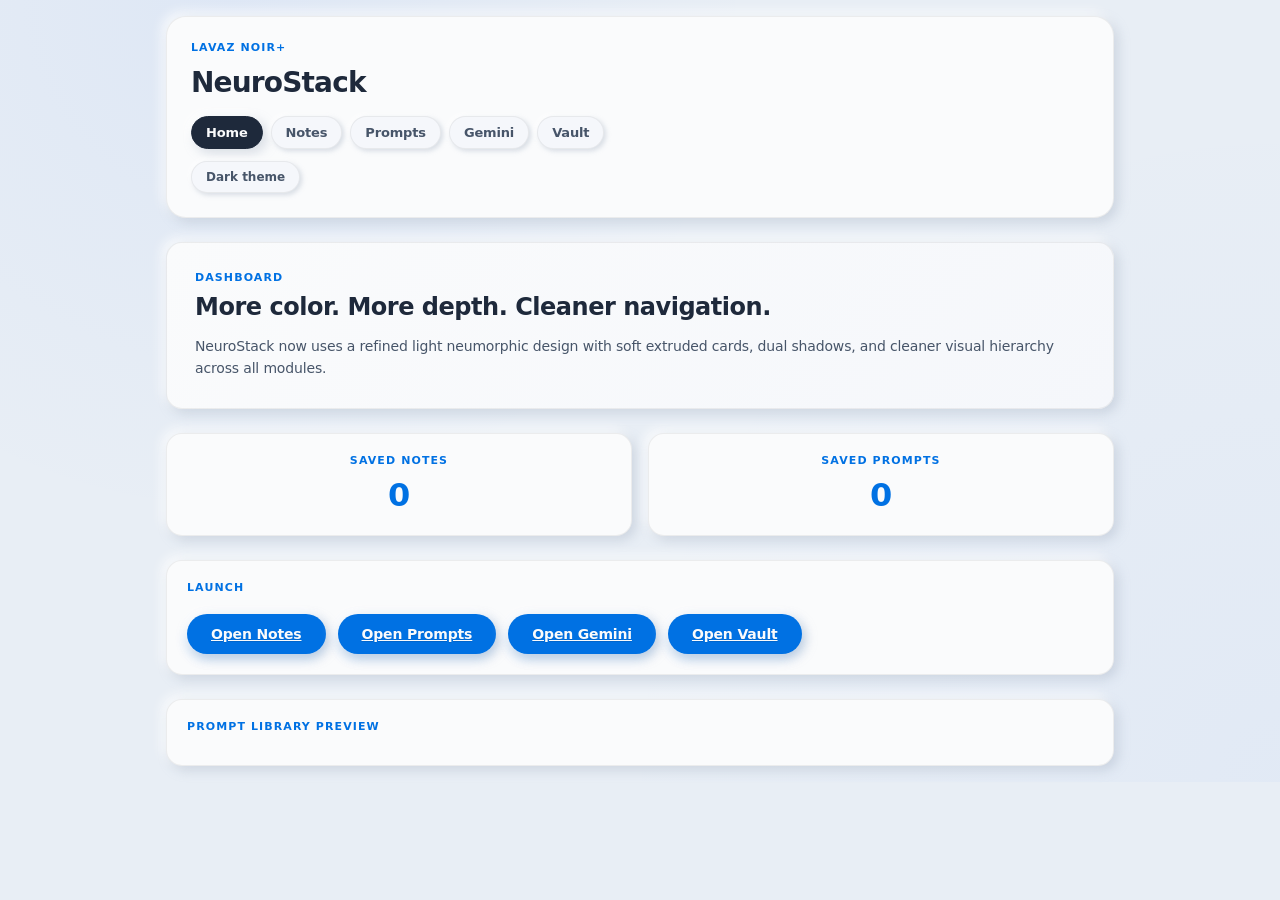
==== index.html @ 1afec2c2 "Update: Redesigned index.html with light-mode neumorphic layout" ====
<!DOCTYPE html>
<html lang="en">
<head>
  <meta charset="UTF-8" />
  <meta name="viewport" content="width=device-width, initial-scale=1.0, viewport-fit=cover" />
  <title>NeuroStack Mobile</title>
  <link rel="stylesheet" href="./styles.css" />
</head>
<body data-page="home">
  <div class="app-shell">
    <header class="topbar">
      <div>
        <p class="eyebrow">Lavaz Noir+</p>
        <h1>NeuroStack</h1>
        <div class="page-switcher">
          <a class="nav-chip active" href="./index.html">Home</a>
          <a class="nav-chip" href="./notes.html">Notes</a>
          <a class="nav-chip" href="./prompts.html">Prompts</a>
          <a class="nav-chip" href="./gemini.html">Gemini</a>
          <a class="nav-chip" href="./nexus-vault.html">Vault</a>
        </div>
      </div>
      <div class="header-actions">
        <button id="themeToggle" class="theme-toggle" type="button">Dark theme</button>
      </div>
    </header>

    <main class="main-stack">
      <section class="hero">
        <p class="eyebrow">Dashboard</p>
        <h2>More color. More depth. Cleaner navigation.</h2>
        <p class="hero-copy">NeuroStack now uses a refined light neumorphic design with soft extruded cards, dual shadows, and cleaner visual hierarchy across all modules.</p>
      </section>

      <section class="grid two-up">
        <article class="card metric-card">
          <p class="eyebrow">Saved notes</p>
          <h3 id="noteCount">0</h3>
        </article>
        <article class="card metric-card">
          <p class="eyebrow">Saved prompts</p>
          <h3 id="promptCount">0</h3>
        </article>
      </section>

      <section class="walnut-panel">
        <p class="eyebrow">Launch</p>
        <div class="action-row">
          <a class="pill-btn primary-accent" href="./notes.html">Open Notes</a>
          <a class="pill-btn" href="./prompts.html">Open Prompts</a>
          <a class="pill-btn" href="./gemini.html">Open Gemini</a>
          <a class="pill-btn" href="./nexus-vault.html">Open Vault</a>
        </div>
      </section>

      <section class="walnut-panel">
        <p class="eyebrow">Prompt library preview</p>
        <div id="libraryPreview" class="stack-list"></div>
      </section>
    </main>
  </div>

  <script src="./prompt-library.js"></script>
  <script src="./app.js"></script>
</body>
</html>
---- styles.css ----
/* ============================================================================
   LIGHT-MODE NEUMORPHIC DESIGN SYSTEM
   Soft extruded cards, dual shadows, and refined typography
   ============================================================================ */

:root {
  /* Background & Surface */
  --bg-primary: #E8EEF5;
  --bg-secondary: #F0F3F8;
  --bg-tertiary: #E0E6F0;
  --surface-raised: #FAFBFC;
  --surface-panel: #F5F7FB;
  --surface-inset: #DFE5ED;
  
  /* Text */
  --text-primary: #1E293B;
  --text-secondary: #475569;
  --text-tertiary: #64748B;
  --text-muted: #94A3B8;
  
  /* Shadows - Neumorphic dual effect */
  --shadow-light: rgba(255, 255, 255, 0.85);
  --shadow-dark: rgba(148, 163, 184, 0.35);
  --shadow-raised-sm: 2px 2px 5px var(--shadow-dark), -2px -2px 5px var(--shadow-light);
  --shadow-raised-md: 4px 4px 12px var(--shadow-dark), -4px -4px 12px var(--shadow-light);
  --shadow-raised-lg: 6px 6px 16px var(--shadow-dark), -6px -6px 16px var(--shadow-light);
  --shadow-inset-sm: inset 2px 2px 4px var(--shadow-dark), inset -2px -2px 4px var(--shadow-light);
  --shadow-inset-md: inset 4px 4px 8px var(--shadow-dark), inset -4px -4px 8px var(--shadow-light);
  
  /* Accents & Status Colors */
  --accent-primary: #0071E3;
  --accent-primary-hover: #0066CC;
  --accent-secondary: #6C9EFC;
  --accent-tertiary: #FF9F0A;
  
  /* Status Badge Colors */
  --status-beginner: #06B6D4;
  --status-intermediate: #F59E0B;
  --status-advanced: #F43F5E;
  --status-active: #10B981;
  
  /* Border & Radius */
  --border-light: rgba(0, 0, 0, 0.06);
  --border-medium: rgba(0, 0, 0, 0.10);
  --radius-sm: 8px;
  --radius-md: 12px;
  --radius-lg: 16px;
  --radius-xl: 20px;
  --radius-pill: 24px;
  
  /* Typography */
  --font-display: 'Sora', system-ui, -apple-system, sans-serif;
  --font-body: 'Inter', system-ui, -apple-system, sans-serif;
  --font-mono: 'JetBrains Mono', monospace;
}

/* Light theme (default) */
html {
  --current-shadow-light: rgba(255, 255, 255, 0.85);
  --current-shadow-dark: rgba(148, 163, 184, 0.35);
}

html[data-theme="dark"] {
  --bg-primary: #0F172A;
  --bg-secondary: #1A1F35;
  --bg-tertiary: #2A2F45;
  --surface-raised: #1E2849;
  --surface-panel: #232E48;
  --surface-inset: #1A2341;
  
  --text-primary: #F1F5F9;
  --text-secondary: #CBD5E1;
  --text-tertiary: #94A3B8;
  --text-muted: #64748B;
  
  --current-shadow-light: rgba(255, 255, 255, 0.08);
  --current-shadow-dark: rgba(0, 0, 0, 0.45);
  
  --shadow-raised-sm: 2px 2px 5px var(--current-shadow-dark), -2px -2px 5px var(--current-shadow-light);
  --shadow-raised-md: 4px 4px 12px var(--current-shadow-dark), -4px -4px 12px var(--current-shadow-light);
  --shadow-raised-lg: 6px 6px 16px var(--current-shadow-dark), -6px -6px 16px var(--current-shadow-light);
  --shadow-inset-sm: inset 2px 2px 4px var(--current-shadow-dark), inset -2px -2px 4px var(--current-shadow-light);
  --shadow-inset-md: inset 4px 4px 8px var(--current-shadow-dark), inset -4px -4px 8px var(--current-shadow-light);
}

* {
  box-sizing: border-box;
  -webkit-tap-highlight-color: transparent;
}

html, body {
  margin: 0;
  padding: 0;
  background: var(--bg-primary);
  color: var(--text-primary);
  font-family: var(--font-body);
}

body {
  background-image:
    radial-gradient(circle at 18% 0%, rgba(62, 123, 250, 0.06), transparent 40%),
    radial-gradient(circle at 100% 100%, rgba(62, 123, 250, 0.04), transparent 45%);
  letter-spacing: -0.01em;
}

.app-shell {
  max-width: 980px;
  margin: 0 auto;
  padding: max(16px, env(safe-area-inset-top, 0px)) 16px max(16px, env(safe-area-inset-bottom, 0px));
}

/* ============================================================================
   HEADER & TOPBAR
   ============================================================================ */

.topbar {
  background: var(--surface-raised);
  border: 1px solid var(--border-light);
  box-shadow: var(--shadow-raised-md);
  border-radius: var(--radius-xl);
  padding: 24px;
  margin-bottom: 24px;
  animation: slideIn 0.4s cubic-bezier(0.22, 0.9, 0.35, 1) both;
}

@keyframes slideIn {
  from {
    opacity: 0;
    transform: translateY(-10px);
  }
  to {
    opacity: 1;
    transform: translateY(0);
  }
}

.topbar > div:first-child {
  display: flex;
  flex-direction: column;
  gap: 12px;
}

.topbar h1 {
  font-family: var(--font-display);
  font-size: 28px;
  font-weight: 700;
  letter-spacing: -0.03em;
  color: var(--text-primary);
  margin: 0;
  line-height: 1.2;
}

.eyebrow {
  font-size: 11px;
  font-weight: 700;
  letter-spacing: 0.1em;
  text-transform: uppercase;
  color: var(--accent-primary);
  margin: 0;
}

.page-switcher {
  display: flex;
  gap: 8px;
  flex-wrap: wrap;
  margin-top: 4px;
}

.nav-chip {
  display: inline-flex;
  align-items: center;
  padding: 8px 14px;
  background: var(--surface-panel);
  border: 1px solid var(--border-light);
  border-radius: var(--radius-pill);
  font-size: 13px;
  font-weight: 600;
  color: var(--text-secondary);
  cursor: pointer;
  transition: all 140ms cubic-bezier(0.22, 0.9, 0.35, 1);
  text-decoration: none;
  box-shadow: var(--shadow-raised-sm);
}

.nav-chip:hover {
  background: var(--bg-secondary);
  color: var(--text-primary);
  transform: translateY(-1px);
  box-shadow: var(--shadow-raised-md);
}

.nav-chip.active {
  background: var(--text-primary);
  color: #FAFBFC;
  border-color: var(--text-primary);
  box-shadow: var(--shadow-raised-md);
}

.header-actions {
  display: flex;
  align-items: center;
  gap: 12px;
  margin-top: 12px;
}

.theme-toggle {
  display: inline-flex;
  align-items: center;
  padding: 8px 14px;
  background: var(--surface-panel);
  border: 1px solid var(--border-light);
  border-radius: var(--radius-pill);
  font-size: 12px;
  font-weight: 600;
  color: var(--text-secondary);
  cursor: pointer;
  transition: all 140ms cubic-bezier(0.22, 0.9, 0.35, 1);
  box-shadow: var(--shadow-raised-sm);
}

.theme-toggle:hover {
  background: var(--bg-secondary);
  color: var(--text-primary);
  transform: translateY(-1px);
  box-shadow: var(--shadow-raised-md);
}

/* ============================================================================
   MAIN CONTENT LAYOUT
   ============================================================================ */

.main-stack {
  display: flex;
  flex-direction: column;
  gap: 24px;
  animation: fadeIn 0.5s ease-out 0.1s both;
}

@keyframes fadeIn {
  from {
    opacity: 0;
  }
  to {
    opacity: 1;
  }
}

/* ============================================================================
   PANELS & CARDS
   ============================================================================ */

.walnut-panel,
.neo-panel,
.panel,
.card,
.form-panel,
.item-card,
.hero {
  background: var(--surface-raised);
  border: 1px solid var(--border-light);
  border-radius: var(--radius-lg);
  box-shadow: var(--shadow-raised-md);
  padding: 20px;
  transition: all 140ms cubic-bezier(0.22, 0.9, 0.35, 1);
}

.walnut-panel:hover,
.neo-panel:hover,
.panel:hover,
.card:hover,
.item-card:hover {
  transform: translateY(-2px);
  box-shadow: var(--shadow-raised-lg);
}

.walnut-panel:active,
.neo-panel:active,
.panel:active,
.card:active,
.item-card:active {
  transform: translateY(0);
  box-shadow: var(--shadow-raised-sm);
}

.hero {
  background: linear-gradient(135deg, var(--surface-raised) 0%, var(--surface-panel) 100%);
  padding: 28px;
}

.hero h2 {
  font-family: var(--font-display);
  font-size: 24px;
  font-weight: 700;
  letter-spacing: -0.02em;
  color: var(--text-primary);
  margin: 8px 0 12px 0;
  line-height: 1.3;
}

.hero-copy {
  font-size: 14px;
  color: var(--text-secondary);
  line-height: 1.6;
  margin: 0;
}

/* ============================================================================
   FORM ELEMENTS
   ============================================================================ */

.field-label {
  display: block;
  font-size: 11px;
  font-weight: 700;
  letter-spacing: 0.08em;
  text-transform: uppercase;
  color: var(--text-tertiary);
  margin-bottom: 8px;
  margin-top: 16px;
}

.field-label:first-of-type {
  margin-top: 0;
}

input[type="text"],
input[type="search"],
input[type="password"],
textarea,
.walnut-input,
.neo-input {
  display: block;
  width: 100%;
  padding: 12px 16px;
  background: var(--surface-inset);
  border: 1px solid var(--border-light);
  border-radius: var(--radius-md);
  font-family: var(--font-body);
  font-size: 14px;
  color: var(--text-primary);
  box-shadow: var(--shadow-inset-sm);
  transition: all 140ms cubic-bezier(0.22, 0.9, 0.35, 1);
  outline: none;
}

input[type="text"]:hover,
input[type="search"]:hover,
input[type="password"]:hover,
textarea:hover,
.walnut-input:hover,
.neo-input:hover {
  box-shadow: var(--shadow-inset-md);
}

input[type="text"]:focus,
input[type="search"]:focus,
input[type="password"]:focus,
textarea:focus,
.walnut-input:focus,
.neo-input:focus {
  border-color: var(--accent-primary);
  box-shadow: var(--shadow-inset-md), 0 0 0 3px rgba(0, 113, 227, 0.12);
}

input[type="text"]::placeholder,
input[type="search"]::placeholder,
input[type="password"]::placeholder,
textarea::placeholder {
  color: var(--text-muted);
}

textarea,
.walnut-textarea,
.neo-textarea {
  resize: vertical;
  min-height: 100px;
  line-height: 1.5;
}

.walnut-textarea.tall {
  min-height: 200px;
}

/* ============================================================================
   BUTTONS
   ============================================================================ */

button {
  font-family: var(--font-body);
  cursor: pointer;
  outline: none;
}

.pill-btn,
.primary-accent {
  display: inline-flex;
  align-items: center;
  justify-content: center;
  gap: 8px;
  padding: 12px 24px;
  background: var(--accent-primary);
  color: #FAFBFC;
  border: none;
  border-radius: var(--radius-pill);
  font-size: 14px;
  font-weight: 600;
  box-shadow: var(--shadow-raised-md), 0 4px 12px rgba(0, 113, 227, 0.25);
  transition: all 140ms cubic-bezier(0.22, 0.9, 0.35, 1);
  text-shadow: 0 1px 0 rgba(0, 0, 0, 0.1);
}

.pill-btn:hover,
.primary-accent:hover {
  background: var(--accent-primary-hover);
  transform: translateY(-2px);
  box-shadow: var(--shadow-raised-lg), 0 6px 16px rgba(0, 113, 227, 0.32);
}

.pill-btn:active,
.primary-accent:active {
  transform: translateY(0);
  box-shadow: var(--shadow-raised-sm);
}

.ghost-btn {
  display: inline-flex;
  align-items: center;
  justify-content: center;
  gap: 8px;
  padding: 10px 18px;
  background: var(--surface-panel);
  color: var(--text-secondary);
  border: 1px solid var(--border-light);
  border-radius: var(--radius-pill);
  font-size: 13px;
  font-weight: 600;
  box-shadow: var(--shadow-raised-sm);
  transition: all 140ms cubic-bezier(0.22, 0.9, 0.35, 1);
}

.ghost-btn:hover {
  background: var(--bg-secondary);
  color: var(--text-primary);
  transform: translateY(-1px);
  box-shadow: var(--shadow-raised-md);
}

.ghost-btn:active {
  transform: translateY(0);
  box-shadow: var(--shadow-raised-sm);
}

.mini-btn {
  display: inline-flex;
  align-items: center;
  justify-content: center;
  width: 32px;
  height: 32px;
  padding: 0;
  background: var(--surface-panel);
  color: var(--text-secondary);
  border: 1px solid var(--border-light);
  border-radius: var(--radius-md);
  font-size: 12px;
  font-weight: 600;
  box-shadow: var(--shadow-raised-sm);
  transition: all 140ms cubic-bezier(0.22, 0.9, 0.35, 1);
}

.mini-btn:hover {
  background: var(--bg-secondary);
  color: var(--text-primary);
  transform: translateY(-1px);
  box-shadow: var(--shadow-raised-md);
}

/* ============================================================================
   ACTION ROWS & LAYOUTS
   ============================================================================ */

.action-row {
  display: flex;
  gap: 12px;
  margin-top: 20px;
  flex-wrap: wrap;
}

.stack-list {
  display: flex;
  flex-direction: column;
  gap: 12px;
  margin-top: 12px;
}

.stack-list-item {
  background: var(--surface-panel);
  border: 1px solid var(--border-light);
  border-radius: var(--radius-lg);
  padding: 16px;
  box-shadow: var(--shadow-raised-sm);
  transition: all 140ms cubic-bezier(0.22, 0.9, 0.35, 1);
}

.stack-list-item:hover {
  transform: translateY(-1px);
  box-shadow: var(--shadow-raised-md);
}

/* ============================================================================
   METRIC CARDS & GRID
   ============================================================================ */

.grid {
  display: grid;
  gap: 16px;
}

.grid.two-up {
  grid-template-columns: repeat(auto-fit, minmax(200px, 1fr));
}

.metric-card {
  text-align: center;
}

.metric-card h3 {
  font-family: var(--font-display);
  font-size: 32px;
  font-weight: 700;
  color: var(--accent-primary);
  margin: 8px 0 4px 0;
  line-height: 1;
}

.metric-card .eyebrow {
  display: block;
  margin-bottom: 12px;
}

/* ============================================================================
   BADGES & TAGS
   ============================================================================ */

.badge {
  display: inline-flex;
  align-items: center;
  padding: 6px 12px;
  background: var(--bg-secondary);
  border: 1px solid var(--border-light);
  border-radius: var(--radius-pill);
  font-size: 12px;
  font-weight: 600;
  color: var(--text-secondary);
  box-shadow: var(--shadow-raised-sm);
}

.badge--beginner {
  background: rgba(6, 182, 212, 0.12);
  color: #0891B2;
  border-color: rgba(6, 182, 212, 0.3);
}

.badge--intermediate {
  background: rgba(245, 158, 11, 0.12);
  color: #D97706;
  border-color: rgba(245, 158, 11, 0.3);
}

.badge--advanced {
  background: rgba(244, 63, 94, 0.12);
  color: #DC2626;
  border-color: rgba(244, 63, 94, 0.3);
}

.badge--active {
  background: rgba(16, 185, 129, 0.12);
  color: #059669;
  border-color: rgba(16, 185, 129, 0.3);
}

/* ============================================================================
   HELPER & UTILITY CLASSES
   ============================================================================ */

.library-stat {
  font-size: 12px;
  font-weight: 600;
  color: var(--text-tertiary);
  margin-top: 8px;
  letter-spacing: 0.03em;
}

.small-note {
  font-size: 13px;
  color: var(--text-tertiary);
  line-height: 1.5;
  margin: 8px 0 0 0;
}

.text-muted {
  color: var(--text-muted);
}

.text-secondary {
  color: var(--text-secondary);
}

.mt-1 { margin-top: 4px; }
.mt-2 { margin-top: 8px; }
.mt-3 { margin-top: 12px; }
.mt-4 { margin-top: 16px; }
.mt-5 { margin-top: 20px; }
.mt-6 { margin-top: 24px; }

.mb-1 { margin-bottom: 4px; }
.mb-2 { margin-bottom: 8px; }
.mb-3 { margin-bottom: 12px; }
.mb-4 { margin-bottom: 16px; }
.mb-5 { margin-bottom: 20px; }
.mb-6 { margin-bottom: 24px; }

.gap-2 { gap: 8px; }
.gap-3 { gap: 12px; }
.gap-4 { gap: 16px; }

/* ============================================================================
   RESPONSIVE
   ============================================================================ */

@media (max-width: 768px) {
  .app-shell {
    padding: max(12px, env(safe-area-inset-top, 0px)) 12px max(12px, env(safe-area-inset-bottom, 0px));
  }
  
  .topbar {
    padding: 20px;
    margin-bottom: 20px;
  }
  
  .topbar h1 {
    font-size: 24px;
  }
  
  .main-stack {
    gap: 20px;
  }
  
  .action-row {
    flex-direction: column;
  }
  
  .pill-btn,
  .primary-accent,
  .ghost-btn {
    width: 100%;
  }
  
  .grid.two-up {
    grid-template-columns: 1fr;
  }
}

@media (prefers-reduced-motion: reduce) {
  * {
    animation-duration: 0.01ms !important;
    transition-duration: 0.01ms !important;
  }
}
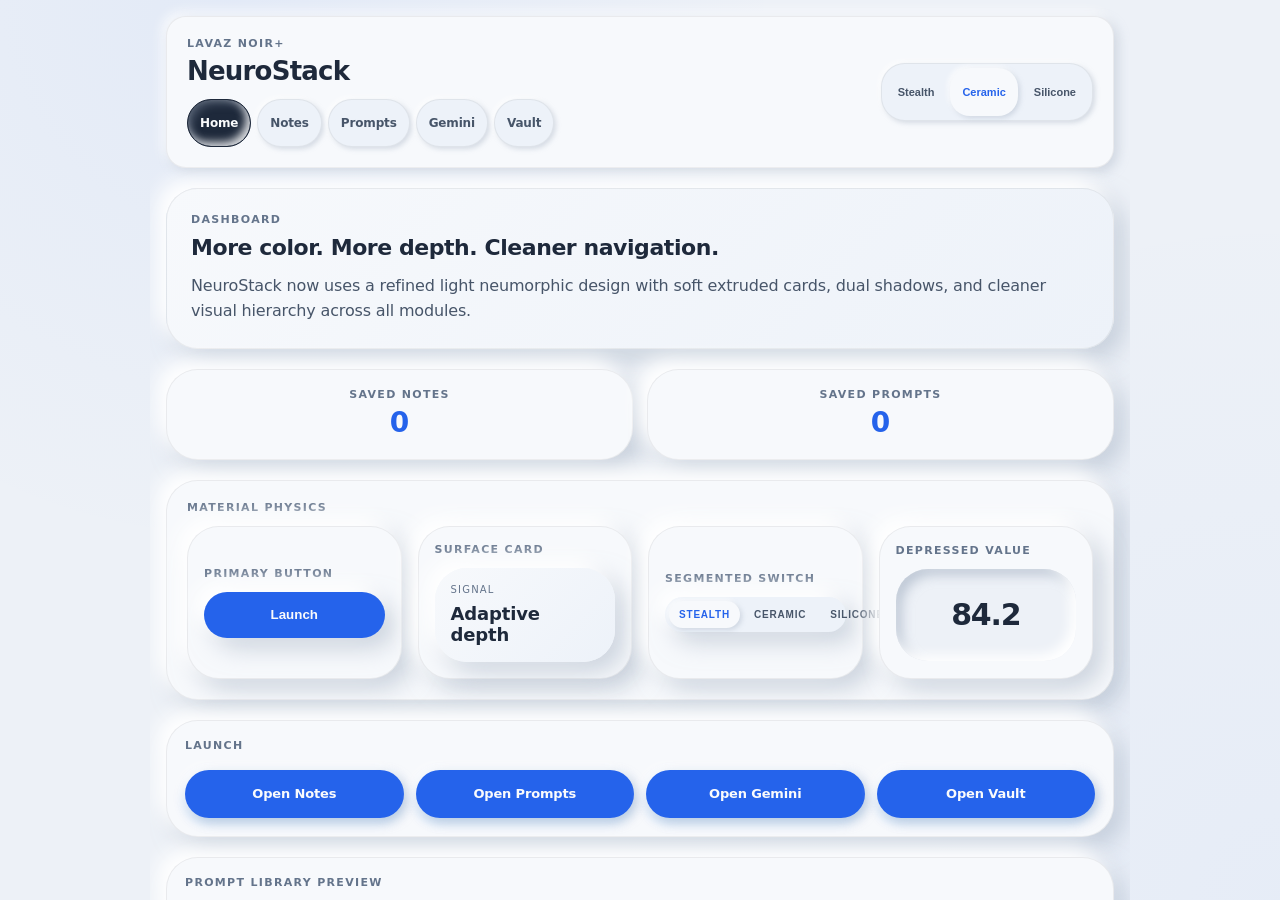
==== commit 8e580a37: "Add material theme switcher and tactile demo components to the homepage" ====
--- a/index.html
+++ b/index.html
@@ -21,7 +21,11 @@
         </div>
       </div>
       <div class="header-actions">
-        <button id="themeToggle" class="theme-toggle" type="button">Dark theme</button>
+        <div class="theme-switcher" aria-label="Material theme switcher" role="tablist">
+          <button class="theme-option active" type="button" data-theme-option="stealth" role="tab" aria-selected="true">Stealth</button>
+          <button class="theme-option" type="button" data-theme-option="ceramic" role="tab" aria-selected="false">Ceramic</button>
+          <button class="theme-option" type="button" data-theme-option="silicone" role="tab" aria-selected="false">Silicone</button>
+        </div>
       </div>
     </header>
 
@@ -41,6 +45,38 @@
           <p class="eyebrow">Saved prompts</p>
           <h3 id="promptCount">0</h3>
         </article>
+      </section>
+
+      <section class="walnut-panel material-demo-panel">
+        <p class="eyebrow">Material physics</p>
+        <div class="demo-grid">
+          <div class="demo-card demo-button-card">
+            <p class="demo-label">Primary Button</p>
+            <button class="demo-primary-btn" type="button">Launch</button>
+          </div>
+
+          <div class="demo-card demo-surface-card">
+            <p class="demo-label">Surface Card</p>
+            <div class="demo-surface-box">
+              <span class="demo-kicker">Signal</span>
+              <strong>Adaptive depth</strong>
+            </div>
+          </div>
+
+          <div class="demo-card demo-switch-card">
+            <p class="demo-label">Segmented Switch</p>
+            <div class="demo-switch">
+              <button class="demo-switch-option active" type="button">Stealth</button>
+              <button class="demo-switch-option" type="button">Ceramic</button>
+              <button class="demo-switch-option" type="button">Silicone</button>
+            </div>
+          </div>
+
+          <div class="demo-card demo-display-card">
+            <p class="demo-label">Depressed Value</p>
+            <div class="depressed-value">84.2</div>
+          </div>
+        </div>
       </section>
 
       <section class="walnut-panel">
--- a/styles.css
+++ b/styles.css
@@ -1,24 +1,99 @@
-/* ============================================================================
-   LIGHT-MODE NEUMORPHIC DESIGN SYSTEM
-   Soft extruded cards, dual shadows, and refined typography
+/* ============================================================================ 
+   NEUROSTACK MATERIAL PHYSICS SYSTEM
+   3 themes: stealth / ceramic / silicone
    ============================================================================ */
 
 :root {
-  /* Background & Surface */
-  --bg-primary: #E8EEF5;
-  --bg-secondary: #F0F3F8;
-  --bg-tertiary: #E0E6F0;
-  --surface-raised: #FAFBFC;
-  --surface-panel: #F5F7FB;
-  --surface-inset: #DFE5ED;
-  
-  /* Text */
-  --text-primary: #1E293B;
+  --surface-bg: #edf1f7;
+  --surface-raised: #f7f9fc;
+  --surface-panel: #edf2f9;
+  --surface-inset: #dfe6ef;
+  --highlight-tone: #ffffff;
+  --shadow-tone: #cbd5e1;
+  --shadow-extruded: -10px -10px 20px #ffffff, 10px 10px 24px rgba(160, 174, 192, 0.5);
+  --shadow-inset: inset -6px -6px 12px #ffffff, inset 6px 6px 12px rgba(160, 174, 192, 0.6);
+  --radius-token: 32px;
+  --accent-token: #2563eb;
+
+  --bg-primary: #edf1f7;
+  --bg-secondary: #f0f3f8;
+  --text-primary: #1e293b;
   --text-secondary: #475569;
-  --text-tertiary: #64748B;
-  --text-muted: #94A3B8;
-  
-  /* Shadows - Neumorphic dual effect */
+  --text-tertiary: #64748b;
+  --text-muted: #94a3b8;
+  --shadow-light: rgba(255, 255, 255, 0.85);
+  --shadow-dark: rgba(148, 163, 184, 0.35);
+  --shadow-raised-sm: 2px 2px 5px var(--shadow-dark), -2px -2px 5px var(--shadow-light);
+  --shadow-raised-md: 4px 4px 12px var(--shadow-dark), -2px -2px 12px var(--shadow-light);
+  --shadow-raised-lg: 6px 6px 16px var(--shadow-dark), -6px -6px 16px var(--shadow-light);
+  --shadow-inset-sm: inset 2px 2px 4px var(--shadow-dark), inset -2px -2px 4px var(--shadow-light);
+  --shadow-inset-md: inset 4px 4px 8px var(--shadow-dark), inset -4px -4px 8px var(--shadow-light);
+
+  --accent-primary: #2563eb;
+  --accent-primary-hover: #1d4ed8;
+  --radius-sm: 8px;
+  --radius-md: 12px;
+  --radius-lg: 16px;
+  --radius-xl: 20px;
+  --radius-pill: 24px;
+  --dur-fast: 120ms;
+  --dur-med: 200ms;
+  --dur-theme-transition: 250ms;
+  --ease-smooth: cubic-bezier(0.2, 0, 0, 1);
+  --ease-material: cubic-bezier(0.4, 0, 0.2, 1);
+  --touch-min: 48px;
+
+  view-transition-name: root;
+}
+
+html[data-material-theme="stealth"] {
+  --surface-bg: #181a1f;
+  --surface-raised: #181a1f;
+  --surface-panel: #1f2330;
+  --surface-inset: #15171b;
+  --highlight-tone: #2b303c;
+  --shadow-tone: #0c0d10;
+  --shadow-extruded: -6px -6px 14px rgba(43, 48, 60, 0.45), 6px 6px 14px rgba(12, 13, 16, 0.85);
+  --shadow-inset: inset -4px -4px 8px rgba(43, 48, 60, 0.4), inset 4px 4px 8px rgba(12, 13, 16, 0.8);
+  --radius-token: 12px;
+  --accent-token: #00f0ff;
+
+  --bg-primary: #181a1f;
+  --bg-secondary: #1a1d24;
+  --text-primary: #e1e4e8;
+  --text-secondary: #a0aac8;
+  --text-tertiary: #7a8ab8;
+  --text-muted: #5a6a88;
+  --shadow-light: rgba(43, 48, 60, 0.25);
+  --shadow-dark: rgba(0, 0, 0, 0.85);
+  --shadow-raised-sm: 2px 2px 5px var(--shadow-dark), -2px -2px 5px var(--shadow-light);
+  --shadow-raised-md: 4px 4px 12px var(--shadow-dark), -4px -4px 12px var(--shadow-light);
+  --shadow-raised-lg: 6px 6px 16px var(--shadow-dark), -6px -6px 16px var(--shadow-light);
+  --shadow-inset-sm: inset 2px 2px 4px var(--shadow-dark), inset -2px -2px 4px var(--shadow-light);
+  --shadow-inset-md: inset 4px 4px 8px var(--shadow-dark), inset -4px -4px 8px var(--shadow-light);
+
+  --accent-primary: #00f0ff;
+  --accent-primary-hover: #00d4e6;
+}
+
+html[data-material-theme="ceramic"] {
+  --surface-bg: #edf1f7;
+  --surface-raised: #f7f9fc;
+  --surface-panel: #edf2f9;
+  --surface-inset: #dfe6ef;
+  --highlight-tone: #ffffff;
+  --shadow-tone: #cbd5e1;
+  --shadow-extruded: -10px -10px 20px #ffffff, 10px 10px 24px rgba(160, 174, 192, 0.5);
+  --shadow-inset: inset -6px -6px 12px #ffffff, inset 6px 6px 12px rgba(160, 174, 192, 0.6);
+  --radius-token: 32px;
+  --accent-token: #2563eb;
+
+  --bg-primary: #edf1f7;
+  --bg-secondary: #f0f3f8;
+  --text-primary: #1e293b;
+  --text-secondary: #475569;
+  --text-tertiary: #64748b;
+  --text-muted: #94a3b8;
   --shadow-light: rgba(255, 255, 255, 0.85);
   --shadow-dark: rgba(148, 163, 184, 0.35);
   --shadow-raised-sm: 2px 2px 5px var(--shadow-dark), -2px -2px 5px var(--shadow-light);
@@ -26,61 +101,39 @@
   --shadow-raised-lg: 6px 6px 16px var(--shadow-dark), -6px -6px 16px var(--shadow-light);
   --shadow-inset-sm: inset 2px 2px 4px var(--shadow-dark), inset -2px -2px 4px var(--shadow-light);
   --shadow-inset-md: inset 4px 4px 8px var(--shadow-dark), inset -4px -4px 8px var(--shadow-light);
-  
-  /* Accents & Status Colors */
-  --accent-primary: #0071E3;
-  --accent-primary-hover: #0066CC;
-  --accent-secondary: #6C9EFC;
-  --accent-tertiary: #FF9F0A;
-  
-  /* Status Badge Colors */
-  --status-beginner: #06B6D4;
-  --status-intermediate: #F59E0B;
-  --status-advanced: #F43F5E;
-  --status-active: #10B981;
-  
-  /* Border & Radius */
-  --border-light: rgba(0, 0, 0, 0.06);
-  --border-medium: rgba(0, 0, 0, 0.10);
-  --radius-sm: 8px;
-  --radius-md: 12px;
-  --radius-lg: 16px;
-  --radius-xl: 20px;
-  --radius-pill: 24px;
-  
-  /* Typography */
-  --font-display: 'Sora', system-ui, -apple-system, sans-serif;
-  --font-body: 'Inter', system-ui, -apple-system, sans-serif;
-  --font-mono: 'JetBrains Mono', monospace;
-}
-
-/* Light theme (default) */
-html {
-  --current-shadow-light: rgba(255, 255, 255, 0.85);
-  --current-shadow-dark: rgba(148, 163, 184, 0.35);
-}
-
-html[data-theme="dark"] {
-  --bg-primary: #0F172A;
-  --bg-secondary: #1A1F35;
-  --bg-tertiary: #2A2F45;
-  --surface-raised: #1E2849;
-  --surface-panel: #232E48;
-  --surface-inset: #1A2341;
-  
-  --text-primary: #F1F5F9;
-  --text-secondary: #CBD5E1;
-  --text-tertiary: #94A3B8;
-  --text-muted: #64748B;
-  
-  --current-shadow-light: rgba(255, 255, 255, 0.08);
-  --current-shadow-dark: rgba(0, 0, 0, 0.45);
-  
-  --shadow-raised-sm: 2px 2px 5px var(--current-shadow-dark), -2px -2px 5px var(--current-shadow-light);
-  --shadow-raised-md: 4px 4px 12px var(--current-shadow-dark), -4px -4px 12px var(--current-shadow-light);
-  --shadow-raised-lg: 6px 6px 16px var(--current-shadow-dark), -6px -6px 16px var(--current-shadow-light);
-  --shadow-inset-sm: inset 2px 2px 4px var(--current-shadow-dark), inset -2px -2px 4px var(--current-shadow-light);
-  --shadow-inset-md: inset 4px 4px 8px var(--current-shadow-dark), inset -4px -4px 8px var(--current-shadow-light);
+
+  --accent-primary: #2563eb;
+  --accent-primary-hover: #1d4ed8;
+}
+
+html[data-material-theme="silicone"] {
+  --surface-bg: #d8dee9;
+  --surface-raised: #e4eaf5;
+  --surface-panel: #dfe5f0;
+  --surface-inset: #cad2e1;
+  --highlight-tone: rgba(255, 255, 255, 0.7);
+  --shadow-tone: rgba(76, 86, 106, 0.35);
+  --shadow-extruded: -12px -12px 28px rgba(255, 255, 255, 0.75), 12px 12px 28px rgba(76, 86, 106, 0.35);
+  --shadow-inset: inset -8px -8px 18px rgba(255, 255, 255, 0.6), inset 8px 8px 18px rgba(76, 86, 106, 0.4);
+  --radius-token: 21px;
+  --accent-token: #d08770;
+
+  --bg-primary: #d8dee9;
+  --bg-secondary: #dce2ed;
+  --text-primary: #2c3e50;
+  --text-secondary: #4c5a6a;
+  --text-tertiary: #64748b;
+  --text-muted: #8492a6;
+  --shadow-light: rgba(255, 255, 255, 0.7);
+  --shadow-dark: rgba(76, 86, 106, 0.35);
+  --shadow-raised-sm: 2px 2px 5px var(--shadow-dark), -2px -2px 5px var(--shadow-light);
+  --shadow-raised-md: 4px 4px 12px var(--shadow-dark), -4px -4px 12px var(--shadow-light);
+  --shadow-raised-lg: 6px 6px 16px var(--shadow-dark), -6px -6px 16px var(--shadow-light);
+  --shadow-inset-sm: inset 2px 2px 4px var(--shadow-dark), inset -2px -2px 4px var(--shadow-light);
+  --shadow-inset-md: inset 4px 4px 8px var(--shadow-dark), inset -4px -4px 8px var(--shadow-light);
+
+  --accent-primary: #d08770;
+  --accent-primary-hover: #c47660;
 }
 
 * {
@@ -93,7 +146,10 @@
   padding: 0;
   background: var(--bg-primary);
   color: var(--text-primary);
-  font-family: var(--font-body);
+  font-family: 'Inter', system-ui, -apple-system, sans-serif;
+  width: 100%;
+  height: 100%;
+  transition: background-color var(--dur-theme-transition) ease-in-out, color var(--dur-theme-transition) ease-in-out;
 }
 
 body {
@@ -101,562 +157,482 @@
     radial-gradient(circle at 18% 0%, rgba(62, 123, 250, 0.06), transparent 40%),
     radial-gradient(circle at 100% 100%, rgba(62, 123, 250, 0.04), transparent 45%);
   letter-spacing: -0.01em;
+  display: flex;
+  flex-direction: column;
+  min-height: 100dvh;
+  overflow-x: hidden;
+  touch-action: manipulation;
+  transition: background-color var(--dur-theme-transition) ease-in-out, box-shadow var(--dur-theme-transition) ease-in-out, border-radius var(--dur-theme-transition) ease-in-out;
+}
+
+html[data-material-theme="stealth"] body {
+  background-image: radial-gradient(circle at 18% 0%, rgba(0, 240, 255, 0.03), transparent 40%), radial-gradient(circle at 100% 100%, rgba(0, 240, 255, 0.02), transparent 45%);
+}
+
+html[data-material-theme="silicone"] body {
+  background-image: radial-gradient(circle at 18% 0%, rgba(208, 135, 112, 0.06), transparent 40%), radial-gradient(circle at 100% 100%, rgba(208, 135, 112, 0.04), transparent 45%);
+}
+
+#main-content {
+  view-transition-name: main-view;
+}
+
+::view-transition-old(main-view) { animation: slideOutView 260ms cubic-bezier(0.2, 0, 0, 1) forwards; }
+::view-transition-new(main-view) { animation: slideInView 260ms cubic-bezier(0.2, 0, 0, 1) forwards; }
+
+@keyframes slideOutView {
+  from { opacity: 1; transform: translateX(0) scale(1); }
+  to { opacity: 0; transform: translateX(-20px) scale(0.97); }
+}
+
+@keyframes slideInView {
+  from { opacity: 0; transform: translateX(20px) scale(0.97); }
+  to { opacity: 1; transform: translateX(0) scale(1); }
 }
 
 .app-shell {
   max-width: 980px;
+  width: 100%;
   margin: 0 auto;
-  padding: max(16px, env(safe-area-inset-top, 0px)) 16px max(16px, env(safe-area-inset-bottom, 0px));
-}
-
-/* ============================================================================
-   HEADER & TOPBAR
-   ============================================================================ */
+  padding: max(16px, env(safe-area-inset-top, 0px)) 16px max(16px, env(safe-area-inset-bottom, 16px));
+  flex: 1;
+  display: flex;
+  flex-direction: column;
+  overflow-y: auto;
+  -webkit-overflow-scrolling: touch;
+}
 
 .topbar {
   background: var(--surface-raised);
-  border: 1px solid var(--border-light);
+  border: 1px solid rgba(0, 0, 0, 0.06);
+  border-radius: var(--radius-xl);
+  padding: 20px;
+  margin-bottom: 20px;
+  flex-shrink: 0;
+  display: flex;
+  align-items: center;
+  justify-content: space-between;
+  gap: 16px;
   box-shadow: var(--shadow-raised-md);
-  border-radius: var(--radius-xl);
-  padding: 24px;
-  margin-bottom: 24px;
-  animation: slideIn 0.4s cubic-bezier(0.22, 0.9, 0.35, 1) both;
-}
-
-@keyframes slideIn {
-  from {
-    opacity: 0;
-    transform: translateY(-10px);
-  }
-  to {
-    opacity: 1;
-    transform: translateY(0);
-  }
-}
-
-.topbar > div:first-child {
-  display: flex;
-  flex-direction: column;
-  gap: 12px;
+  transition: background-color var(--dur-theme-transition) ease-in-out, box-shadow var(--dur-theme-transition) ease-in-out, border-radius var(--dur-theme-transition) ease-in-out, transform var(--dur-theme-transition) ease-in-out;
 }
 
 .topbar h1 {
-  font-family: var(--font-display);
-  font-size: 28px;
+  font-family: 'Sora', system-ui, -apple-system, sans-serif;
+  font-size: 26px;
   font-weight: 700;
   letter-spacing: -0.03em;
   color: var(--text-primary);
-  margin: 0;
+  margin: 0 0 12px 0;
   line-height: 1.2;
 }
 
 .eyebrow {
+  margin: 0 0 6px 0;
   font-size: 11px;
   font-weight: 700;
-  letter-spacing: 0.1em;
+  letter-spacing: 0.12em;
   text-transform: uppercase;
-  color: var(--accent-primary);
-  margin: 0;
+  color: var(--text-tertiary);
 }
 
 .page-switcher {
   display: flex;
-  gap: 8px;
+  gap: 6px;
   flex-wrap: wrap;
-  margin-top: 4px;
 }
 
 .nav-chip {
   display: inline-flex;
   align-items: center;
-  padding: 8px 14px;
+  justify-content: center;
+  padding: 8px 12px;
   background: var(--surface-panel);
-  border: 1px solid var(--border-light);
-  border-radius: var(--radius-pill);
-  font-size: 13px;
-  font-weight: 600;
-  color: var(--text-secondary);
-  cursor: pointer;
-  transition: all 140ms cubic-bezier(0.22, 0.9, 0.35, 1);
-  text-decoration: none;
-  box-shadow: var(--shadow-raised-sm);
-}
-
-.nav-chip:hover {
-  background: var(--bg-secondary);
-  color: var(--text-primary);
-  transform: translateY(-1px);
-  box-shadow: var(--shadow-raised-md);
-}
-
-.nav-chip.active {
-  background: var(--text-primary);
-  color: #FAFBFC;
-  border-color: var(--text-primary);
-  box-shadow: var(--shadow-raised-md);
-}
-
-.header-actions {
-  display: flex;
-  align-items: center;
-  gap: 12px;
-  margin-top: 12px;
-}
-
-.theme-toggle {
-  display: inline-flex;
-  align-items: center;
-  padding: 8px 14px;
-  background: var(--surface-panel);
-  border: 1px solid var(--border-light);
+  border: 1px solid rgba(0, 0, 0, 0.06);
   border-radius: var(--radius-pill);
   font-size: 12px;
   font-weight: 600;
   color: var(--text-secondary);
+  text-decoration: none;
   cursor: pointer;
-  transition: all 140ms cubic-bezier(0.22, 0.9, 0.35, 1);
   box-shadow: var(--shadow-raised-sm);
-}
-
-.theme-toggle:hover {
+  transition: all var(--dur-theme-transition) ease-in-out;
+  min-height: var(--touch-min);
+  min-width: var(--touch-min);
+}
+
+.nav-chip:hover {
+  transform: translateY(-1px);
   background: var(--bg-secondary);
-  color: var(--text-primary);
-  transform: translateY(-1px);
-  box-shadow: var(--shadow-raised-md);
-}
-
-/* ============================================================================
-   MAIN CONTENT LAYOUT
-   ============================================================================ */
+}
+
+.nav-chip.active {
+  background: var(--text-primary);
+  color: #fafbfc;
+  border-color: var(--text-primary);
+  box-shadow: var(--shadow-inset-md);
+}
+
+.header-actions {
+  display: flex;
+  align-items: center;
+  gap: 8px;
+}
+
+.theme-switcher {
+  display: inline-flex;
+  align-items: center;
+  gap: 4px;
+  background: var(--surface-panel);
+  border: 1px solid rgba(0, 0, 0, 0.06);
+  border-radius: var(--radius-pill);
+  padding: 4px;
+  box-shadow: var(--shadow-raised-sm);
+  transition: background-color var(--dur-theme-transition) ease-in-out, box-shadow var(--dur-theme-transition) ease-in-out, border-radius var(--dur-theme-transition) ease-in-out;
+}
+
+.theme-option {
+  border: none;
+  background: transparent;
+  color: var(--text-secondary);
+  border-radius: calc(var(--radius-pill) - 4px);
+  padding: 8px 12px;
+  font-weight: 600;
+  font-size: 11px;
+  cursor: pointer;
+  transition: all var(--dur-theme-transition) ease-in-out;
+  text-transform: capitalize;
+  min-height: var(--touch-min);
+}
+
+.theme-option.active {
+  background: var(--surface-raised);
+  color: var(--accent-primary);
+  box-shadow: var(--shadow-raised-sm);
+}
 
 .main-stack {
   display: flex;
   flex-direction: column;
-  gap: 24px;
-  animation: fadeIn 0.5s ease-out 0.1s both;
-}
-
-@keyframes fadeIn {
-  from {
-    opacity: 0;
-  }
-  to {
-    opacity: 1;
-  }
-}
-
-/* ============================================================================
-   PANELS & CARDS
-   ============================================================================ */
-
-.walnut-panel,
-.neo-panel,
+  gap: 20px;
+  flex: 1;
+}
+
+.hero,
 .panel,
 .card,
 .form-panel,
 .item-card,
+.walnut-panel,
+.demo-card {
+  background: var(--surface-raised);
+  border: 1px solid rgba(0, 0, 0, 0.06);
+  border-radius: var(--radius-token);
+  box-shadow: var(--shadow-extruded);
+  transition: background-color var(--dur-theme-transition) ease-in-out, box-shadow var(--dur-theme-transition) ease-in-out, border-radius var(--dur-theme-transition) ease-in-out, transform var(--dur-theme-transition) ease-in-out;
+}
+
 .hero {
-  background: var(--surface-raised);
-  border: 1px solid var(--border-light);
-  border-radius: var(--radius-lg);
-  box-shadow: var(--shadow-raised-md);
-  padding: 20px;
-  transition: all 140ms cubic-bezier(0.22, 0.9, 0.35, 1);
-}
-
-.walnut-panel:hover,
-.neo-panel:hover,
-.panel:hover,
-.card:hover,
-.item-card:hover {
-  transform: translateY(-2px);
-  box-shadow: var(--shadow-raised-lg);
-}
-
-.walnut-panel:active,
-.neo-panel:active,
-.panel:active,
-.card:active,
-.item-card:active {
-  transform: translateY(0);
-  box-shadow: var(--shadow-raised-sm);
-}
-
-.hero {
+  padding: 24px;
   background: linear-gradient(135deg, var(--surface-raised) 0%, var(--surface-panel) 100%);
-  padding: 28px;
 }
 
 .hero h2 {
-  font-family: var(--font-display);
-  font-size: 24px;
+  font-family: 'Sora', system-ui, -apple-system, sans-serif;
+  font-size: 22px;
   font-weight: 700;
   letter-spacing: -0.02em;
   color: var(--text-primary);
-  margin: 8px 0 12px 0;
+  margin: 8px 0 10px 0;
   line-height: 1.3;
 }
 
 .hero-copy {
-  font-size: 14px;
+  margin: 0;
   color: var(--text-secondary);
   line-height: 1.6;
-  margin: 0;
-}
-
-/* ============================================================================
-   FORM ELEMENTS
-   ============================================================================ */
-
-.field-label {
-  display: block;
-  font-size: 11px;
-  font-weight: 700;
-  letter-spacing: 0.08em;
-  text-transform: uppercase;
-  color: var(--text-tertiary);
-  margin-bottom: 8px;
-  margin-top: 16px;
-}
-
-.field-label:first-of-type {
-  margin-top: 0;
-}
-
-input[type="text"],
-input[type="search"],
-input[type="password"],
-textarea,
-.walnut-input,
-.neo-input {
-  display: block;
-  width: 100%;
-  padding: 12px 16px;
-  background: var(--surface-inset);
-  border: 1px solid var(--border-light);
-  border-radius: var(--radius-md);
-  font-family: var(--font-body);
-  font-size: 14px;
-  color: var(--text-primary);
-  box-shadow: var(--shadow-inset-sm);
-  transition: all 140ms cubic-bezier(0.22, 0.9, 0.35, 1);
-  outline: none;
-}
-
-input[type="text"]:hover,
-input[type="search"]:hover,
-input[type="password"]:hover,
-textarea:hover,
-.walnut-input:hover,
-.neo-input:hover {
-  box-shadow: var(--shadow-inset-md);
-}
-
-input[type="text"]:focus,
-input[type="search"]:focus,
-input[type="password"]:focus,
-textarea:focus,
-.walnut-input:focus,
-.neo-input:focus {
-  border-color: var(--accent-primary);
-  box-shadow: var(--shadow-inset-md), 0 0 0 3px rgba(0, 113, 227, 0.12);
-}
-
-input[type="text"]::placeholder,
-input[type="search"]::placeholder,
-input[type="password"]::placeholder,
-textarea::placeholder {
-  color: var(--text-muted);
-}
-
-textarea,
-.walnut-textarea,
-.neo-textarea {
-  resize: vertical;
-  min-height: 100px;
-  line-height: 1.5;
-}
-
-.walnut-textarea.tall {
-  min-height: 200px;
-}
-
-/* ============================================================================
-   BUTTONS
-   ============================================================================ */
-
-button {
-  font-family: var(--font-body);
-  cursor: pointer;
-  outline: none;
-}
-
-.pill-btn,
-.primary-accent {
-  display: inline-flex;
-  align-items: center;
-  justify-content: center;
-  gap: 8px;
-  padding: 12px 24px;
-  background: var(--accent-primary);
-  color: #FAFBFC;
-  border: none;
-  border-radius: var(--radius-pill);
-  font-size: 14px;
-  font-weight: 600;
-  box-shadow: var(--shadow-raised-md), 0 4px 12px rgba(0, 113, 227, 0.25);
-  transition: all 140ms cubic-bezier(0.22, 0.9, 0.35, 1);
-  text-shadow: 0 1px 0 rgba(0, 0, 0, 0.1);
-}
-
-.pill-btn:hover,
-.primary-accent:hover {
-  background: var(--accent-primary-hover);
-  transform: translateY(-2px);
-  box-shadow: var(--shadow-raised-lg), 0 6px 16px rgba(0, 113, 227, 0.32);
-}
-
-.pill-btn:active,
-.primary-accent:active {
-  transform: translateY(0);
-  box-shadow: var(--shadow-raised-sm);
-}
-
-.ghost-btn {
-  display: inline-flex;
-  align-items: center;
-  justify-content: center;
-  gap: 8px;
-  padding: 10px 18px;
-  background: var(--surface-panel);
-  color: var(--text-secondary);
-  border: 1px solid var(--border-light);
-  border-radius: var(--radius-pill);
-  font-size: 13px;
-  font-weight: 600;
-  box-shadow: var(--shadow-raised-sm);
-  transition: all 140ms cubic-bezier(0.22, 0.9, 0.35, 1);
-}
-
-.ghost-btn:hover {
-  background: var(--bg-secondary);
-  color: var(--text-primary);
-  transform: translateY(-1px);
-  box-shadow: var(--shadow-raised-md);
-}
-
-.ghost-btn:active {
-  transform: translateY(0);
-  box-shadow: var(--shadow-raised-sm);
-}
-
-.mini-btn {
-  display: inline-flex;
-  align-items: center;
-  justify-content: center;
-  width: 32px;
-  height: 32px;
-  padding: 0;
-  background: var(--surface-panel);
-  color: var(--text-secondary);
-  border: 1px solid var(--border-light);
-  border-radius: var(--radius-md);
-  font-size: 12px;
-  font-weight: 600;
-  box-shadow: var(--shadow-raised-sm);
-  transition: all 140ms cubic-bezier(0.22, 0.9, 0.35, 1);
-}
-
-.mini-btn:hover {
-  background: var(--bg-secondary);
-  color: var(--text-primary);
-  transform: translateY(-1px);
-  box-shadow: var(--shadow-raised-md);
-}
-
-/* ============================================================================
-   ACTION ROWS & LAYOUTS
-   ============================================================================ */
-
-.action-row {
-  display: flex;
-  gap: 12px;
-  margin-top: 20px;
-  flex-wrap: wrap;
-}
-
-.stack-list {
-  display: flex;
-  flex-direction: column;
-  gap: 12px;
-  margin-top: 12px;
-}
-
-.stack-list-item {
-  background: var(--surface-panel);
-  border: 1px solid var(--border-light);
-  border-radius: var(--radius-lg);
-  padding: 16px;
-  box-shadow: var(--shadow-raised-sm);
-  transition: all 140ms cubic-bezier(0.22, 0.9, 0.35, 1);
-}
-
-.stack-list-item:hover {
-  transform: translateY(-1px);
-  box-shadow: var(--shadow-raised-md);
-}
-
-/* ============================================================================
-   METRIC CARDS & GRID
-   ============================================================================ */
+}
 
 .grid {
   display: grid;
-  gap: 16px;
+  gap: 14px;
 }
 
 .grid.two-up {
-  grid-template-columns: repeat(auto-fit, minmax(200px, 1fr));
-}
-
-.metric-card {
+  grid-template-columns: repeat(auto-fit, minmax(140px, 1fr));
+}
+
+.card {
+  padding: 18px;
   text-align: center;
 }
 
 .metric-card h3 {
-  font-family: var(--font-display);
-  font-size: 32px;
+  font-family: 'Sora', system-ui, -apple-system, sans-serif;
+  font-size: 28px;
   font-weight: 700;
   color: var(--accent-primary);
   margin: 8px 0 4px 0;
   line-height: 1;
 }
 
-.metric-card .eyebrow {
-  display: block;
-  margin-bottom: 12px;
-}
-
-/* ============================================================================
-   BADGES & TAGS
-   ============================================================================ */
-
-.badge {
+.walnut-panel {
+  padding: 18px;
+}
+
+.action-row {
+  display: flex;
+  gap: 12px;
+  margin-top: 18px;
+  flex-wrap: wrap;
+}
+
+.pill-btn, .primary-accent {
   display: inline-flex;
   align-items: center;
-  padding: 6px 12px;
-  background: var(--bg-secondary);
-  border: 1px solid var(--border-light);
+  justify-content: center;
+  gap: 8px;
+  padding: 12px 20px;
+  background: var(--accent-primary);
+  color: #fafbfc;
+  border: none;
+  border-radius: var(--radius-pill);
+  font-size: 13px;
+  font-weight: 600;
+  box-shadow: var(--shadow-raised-md), 0 4px 12px rgba(0, 113, 227, 0.25);
+  transition: all var(--dur-theme-transition) ease-in-out;
+  cursor: pointer;
+  min-height: var(--touch-min);
+  min-width: var(--touch-min);
+  text-decoration: none;
+}
+
+.pill-btn:hover, .primary-accent:hover {
+  transform: translateY(-2px);
+  background: var(--accent-primary-hover);
+}
+
+.action-row .pill-btn,
+.action-row .primary-accent,
+.action-row .ghost-btn {
+  flex: 1;
+  min-width: 140px;
+}
+
+.ghost-btn {
+  display: inline-flex;
+  align-items: center;
+  justify-content: center;
+  gap: 6px;
+  padding: 10px 16px;
+  background: var(--surface-panel);
+  color: var(--text-secondary);
+  border: 1px solid rgba(0, 0, 0, 0.06);
   border-radius: var(--radius-pill);
   font-size: 12px;
   font-weight: 600;
+  box-shadow: var(--shadow-raised-sm);
+  transition: all var(--dur-theme-transition) ease-in-out;
+  cursor: pointer;
+  min-height: var(--touch-min);
+}
+
+.stack-list {
+  display: flex;
+  flex-direction: column;
+  gap: 12px;
+  margin-top: 12px;
+}
+
+.stack-list-item {
+  background: var(--surface-panel);
+  border: 1px solid rgba(0, 0, 0, 0.06);
+  border-radius: var(--radius-lg);
+  padding: 14px;
+  box-shadow: var(--shadow-raised-sm);
+  transition: all var(--dur-theme-transition) ease-in-out;
+}
+
+.material-demo-panel {
+  padding: 20px;
+}
+
+.demo-grid {
+  display: grid;
+  grid-template-columns: repeat(auto-fit, minmax(180px, 1fr));
+  gap: 16px;
+  margin-top: 12px;
+}
+
+.demo-card {
+  padding: 16px;
+  min-height: 150px;
+  display: flex;
+  flex-direction: column;
+  justify-content: center;
+  gap: 12px;
+}
+
+.demo-label {
+  margin: 0;
+  font-size: 11px;
+  letter-spacing: 0.12em;
+  text-transform: uppercase;
+  color: var(--text-tertiary);
+  font-weight: 700;
+}
+
+.demo-primary-btn {
+  border: none;
+  background: var(--accent-primary);
+  color: #fafbfc;
+  border-radius: var(--radius-pill);
+  padding: 12px 18px;
+  font-weight: 700;
+  box-shadow: var(--shadow-extruded);
+  min-height: 46px;
+  transition: all var(--dur-theme-transition) ease-in-out;
+}
+
+.demo-surface-box {
+  display: flex;
+  flex-direction: column;
+  gap: 8px;
+  min-height: 94px;
+  justify-content: center;
+  background: linear-gradient(135deg, var(--surface-raised) 0%, var(--surface-panel) 100%);
+  border-radius: var(--radius-token);
+  box-shadow: var(--shadow-extruded);
+  padding: 16px;
+}
+
+.demo-kicker {
+  font-size: 10px;
+  letter-spacing: 0.12em;
+  text-transform: uppercase;
+  color: var(--text-tertiary);
+}
+
+.demo-surface-box strong {
+  font-size: 18px;
+  color: var(--text-primary);
+}
+
+.demo-switch {
+  display: inline-flex;
+  align-items: center;
+  gap: 4px;
+  border-radius: var(--radius-pill);
+  padding: 4px;
+  background: var(--surface-panel);
+  box-shadow: var(--shadow-extruded);
+}
+
+.demo-switch-option {
+  border: none;
+  background: transparent;
   color: var(--text-secondary);
+  padding: 8px 10px;
+  border-radius: calc(var(--radius-pill) - 4px);
+  font-size: 10px;
+  font-weight: 700;
+  text-transform: uppercase;
+  letter-spacing: 0.08em;
+  cursor: pointer;
+}
+
+.demo-switch-option.active {
+  background: var(--surface-raised);
+  color: var(--accent-primary);
   box-shadow: var(--shadow-raised-sm);
 }
 
-.badge--beginner {
-  background: rgba(6, 182, 212, 0.12);
-  color: #0891B2;
-  border-color: rgba(6, 182, 212, 0.3);
-}
-
-.badge--intermediate {
-  background: rgba(245, 158, 11, 0.12);
-  color: #D97706;
-  border-color: rgba(245, 158, 11, 0.3);
-}
-
-.badge--advanced {
-  background: rgba(244, 63, 94, 0.12);
-  color: #DC2626;
-  border-color: rgba(244, 63, 94, 0.3);
-}
-
-.badge--active {
-  background: rgba(16, 185, 129, 0.12);
-  color: #059669;
-  border-color: rgba(16, 185, 129, 0.3);
-}
-
-/* ============================================================================
-   HELPER & UTILITY CLASSES
-   ============================================================================ */
-
-.library-stat {
-  font-size: 12px;
-  font-weight: 600;
-  color: var(--text-tertiary);
-  margin-top: 8px;
-  letter-spacing: 0.03em;
-}
-
-.small-note {
-  font-size: 13px;
-  color: var(--text-tertiary);
-  line-height: 1.5;
-  margin: 8px 0 0 0;
-}
-
-.text-muted {
-  color: var(--text-muted);
-}
-
-.text-secondary {
-  color: var(--text-secondary);
-}
-
-.mt-1 { margin-top: 4px; }
-.mt-2 { margin-top: 8px; }
-.mt-3 { margin-top: 12px; }
-.mt-4 { margin-top: 16px; }
-.mt-5 { margin-top: 20px; }
-.mt-6 { margin-top: 24px; }
-
-.mb-1 { margin-bottom: 4px; }
-.mb-2 { margin-bottom: 8px; }
-.mb-3 { margin-bottom: 12px; }
-.mb-4 { margin-bottom: 16px; }
-.mb-5 { margin-bottom: 20px; }
-.mb-6 { margin-bottom: 24px; }
-
-.gap-2 { gap: 8px; }
-.gap-3 { gap: 12px; }
-.gap-4 { gap: 16px; }
-
-/* ============================================================================
-   RESPONSIVE
-   ============================================================================ */
-
-@media (max-width: 768px) {
-  .app-shell {
-    padding: max(12px, env(safe-area-inset-top, 0px)) 12px max(12px, env(safe-area-inset-bottom, 0px));
-  }
-  
+.depressed-value {
+  min-height: 92px;
+  display: flex;
+  align-items: center;
+  justify-content: center;
+  border-radius: var(--radius-token);
+  background: var(--surface-bg);
+  box-shadow: var(--shadow-inset);
+  font-size: 30px;
+  font-weight: 800;
+  color: var(--text-primary);
+  letter-spacing: -0.04em;
+}
+
+input[type="text"],
+input[type="search"],
+textarea {
+  display: block;
+  width: 100%;
+  padding: 12px 14px;
+  background: var(--surface-inset);
+  border: 1px solid rgba(0, 0, 0, 0.06);
+  border-radius: var(--radius-md);
+  font-family: inherit;
+  font-size: 14px;
+  color: var(--text-primary);
+  box-shadow: var(--shadow-inset-sm);
+  transition: all var(--dur-theme-transition) ease-in-out;
+}
+
+input[type="text"]:focus,
+input[type="search"]:focus,
+textarea:focus {
+  border-color: var(--accent-primary);
+  box-shadow: var(--shadow-inset-md), 0 0 0 3px rgba(0, 113, 227, 0.12);
+}
+
+@media (max-width: 480px) {
   .topbar {
+    flex-direction: column;
+    align-items: stretch;
+    padding: 16px;
+    margin-bottom: 16px;
+  }
+
+  .header-actions {
+    width: 100%;
+  }
+
+  .theme-switcher {
+    width: 100%;
+    justify-content: space-between;
+  }
+
+  .topbar h1 {
+    font-size: 22px;
+  }
+
+  .page-switcher {
+    gap: 4px;
+  }
+
+  .nav-chip {
+    padding: 6px 10px;
+    font-size: 11px;
+  }
+
+  .main-stack {
+    gap: 16px;
+  }
+
+  .hero {
     padding: 20px;
-    margin-bottom: 20px;
-  }
-  
-  .topbar h1 {
-    font-size: 24px;
-  }
-  
-  .main-stack {
-    gap: 20px;
-  }
-  
+  }
+
   .action-row {
     flex-direction: column;
-  }
-  
-  .pill-btn,
-  .primary-accent,
-  .ghost-btn {
-    width: 100%;
-  }
-  
+    margin-top: 16px;
+  }
+
   .grid.two-up {
     grid-template-columns: 1fr;
+  }
+
+  .metric-card h3 {
+    font-size: 24px;
   }
 }
 
